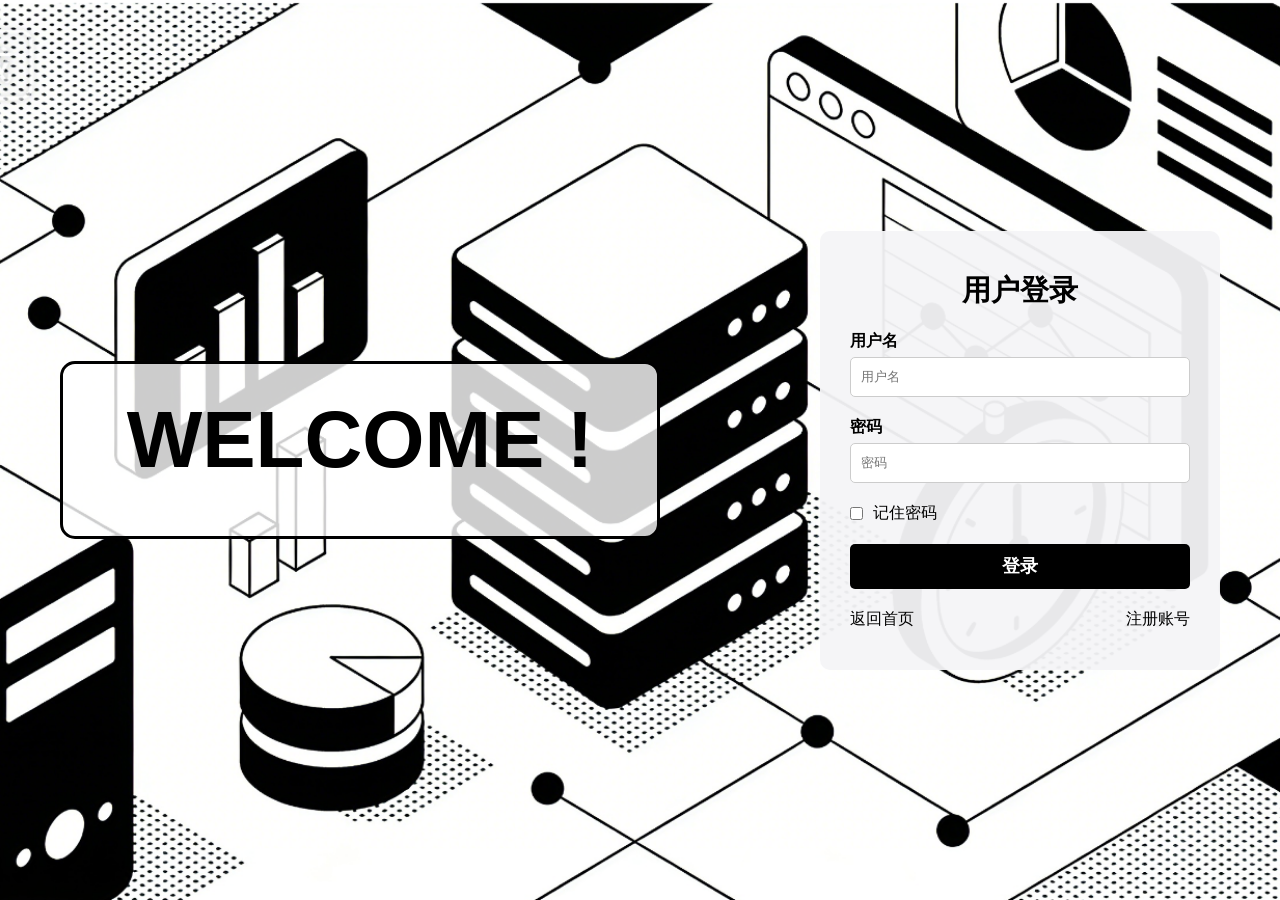
==== Front_End/LogIn.html @ 00ffc346 "Add LogIn Front for Web" ====
<!DOCTYPE html>
<html lang="en">
<head>
    <meta charset="UTF-8">
    <title>登录界面</title>
    <link rel="stylesheet" href="assets/css/login-style.css">
</head>
<body>
    <div class="main-wrapper">
        <!-- 左侧欢迎区域 -->
        <div class="welcome-section">
            <h1>WELCOME !</h1>
        </div>

        <!-- 右侧登录框 -->
        <div class="login-section">
            <h2>用户登录</h2>
            <label for="username">用户名</label>
            <input type="text" id="username" placeholder="用户名">

            <label for="pwd">密码</label>
            <input type="password" id="pwd" placeholder="密码">

            <div class="checkbox">
                <input type="checkbox" id="remember">
                <span>记住密码</span>
            </div>

            <button class="submit" onclick="submits(event)">登录</button>

            <div class="links">
                <a href="index.html">返回首页</a>
                <a href="LogUp.html">注册账号</a>
            </div>
        </div>
    </div>
    <script src="LogIn.js"></script>
</body>
</html>
---- Front_End/assets/css/login-style.css ----
/* ===== Google Fonts ===== */
@import url("https://fonts.googleapis.com/css?family=Source+Sans+Pro:300,900");

/* ===== Reset ===== */
* {
    margin: 0;
    padding: 0;
    box-sizing: border-box;
}

html, body {
    height: 100%;
    overflow: hidden; /* 禁止滚动 */
    font-family: "思源黑体", "Arial", sans-serif;
}

/* ===== Body & Background ===== */
body {
    display: flex;
    justify-content: center;
    align-items: center;
    background: url("images/login-background.png") no-repeat center center fixed;
    background-size: cover;
}

/* ===== 页面主体容器 ===== */
.main-wrapper {
    display: flex;
    width: 100%;
    max-width: 1200px;
    height: 80vh;
    justify-content: space-between;
    align-items: center;
    padding: 20px;
}

/* ===== 左侧欢迎区域 ===== */
.welcome-section {
    width: 80%;          /* 相对屏幕宽度 */
    max-width: 600px;    /* 最大宽度 */
    height: auto;        /* 高度自适应 */
    padding: 30px;       /* 内边距 */
    display: flex;
    flex-direction: column;
    justify-content: center;
    align-items: center;
    background-color: rgba(255,255,255,0.8);
    border: 3px solid #000;
    border-radius: 15px;
    text-align: center;
}

.welcome-section h1 {
    font-size: 80px;
    margin-bottom: 20px;
}

.welcome-section .smile {
    font-size: 6rem;
}

/* ===== 右侧登录框 ===== */
.login-section {
    width: 400px;
    background: rgba(245, 245, 247, 0.95); /* 半透明背景 */
    border-radius: 10px;
    padding: 40px 30px;
    display: flex;
    flex-direction: column;
    justify-content: center;
}

.login-section h2 {
    text-align: center;
    color: #000000;
    margin-bottom: 20px;
    font-size: 1.8rem;
}

.login-section label {
    color: #000000;
    font-weight: bold;
    margin-bottom: 5px;
}

.login-section input[type="text"],
.login-section input[type="password"] {
    width: 100%;
    height: 40px;
    padding: 5px 10px;
    margin-bottom: 20px;
    border: 1px solid #ccc;
    border-radius: 5px;
}

/* checkbox */
.checkbox {
    display: flex;
    align-items: center;
    margin-bottom: 20px;
}

.checkbox input[type="checkbox"] {
    margin-right: 10px;
}

/* submit button */
.submit {
    background-color: #000;
    color: #fff;
    font-weight: bold;
    font-size: large;
    height: 45px;
    border: none;
    border-radius: 5px;
    cursor: pointer;
    font-family: "思源黑体", "Arial", sans-serif;
    margin-bottom: 20px;
}

.submit:hover {
    opacity: 0.9;
}

/* 链接 */
.links {
    display: flex;
    justify-content: space-between;
    font-family: "思源黑体", "Arial", sans-serif;
}

.links a {
    color: #000000;
    text-decoration: none;
}

.links a:hover {
    text-decoration: underline;
}

/* ===== 响应式 ===== */
@media screen and (max-width: 992px) {
    .main-wrapper {
        flex-direction: column;
        height: auto;
    }
    
    .welcome-section {
        margin-bottom: 40px;
    }
    
    .login-section {
        width: 90%;
    }
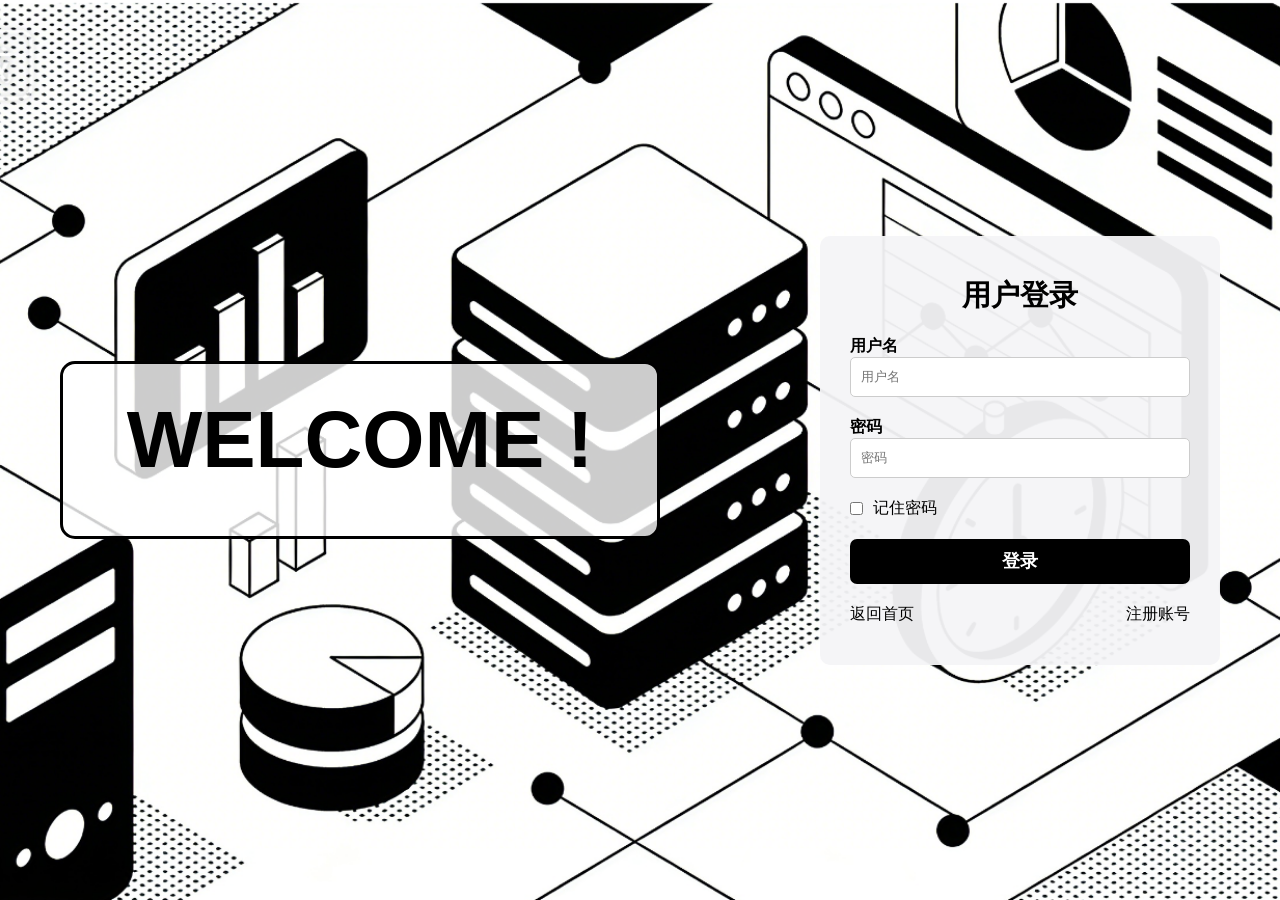
==== commit 60ee0d1c: "Update LogUp and LogIn Front for Web" ====
--- a/Front_End/LogIn.html
+++ b/Front_End/LogIn.html
@@ -15,18 +15,20 @@
         <!-- 右侧登录框 -->
         <div class="login-section">
             <h2>用户登录</h2>
-            <label for="username">用户名</label>
-            <input type="text" id="username" placeholder="用户名">
+            <form id="LogInForm">
+                <label for="username">用户名</label>
+                <input type="text" id="username" placeholder="用户名">
 
-            <label for="pwd">密码</label>
-            <input type="password" id="pwd" placeholder="密码">
+                <label for="pwd">密码</label>
+                <input type="password" id="pwd" placeholder="密码">
 
-            <div class="checkbox">
-                <input type="checkbox" id="remember">
-                <span>记住密码</span>
-            </div>
+                <div class="checkbox">
+                    <input type="checkbox" id="remember">
+                    <span>记住密码</span>
+                </div>
 
-            <button class="submit" onclick="submits(event)">登录</button>
+                <input type="submit" class="submit" value="登录">
+            </form>
 
             <div class="links">
                 <a href="index.html">返回首页</a>
--- a/Front_End/assets/css/login-style.css
+++ b/Front_End/assets/css/login-style.css
@@ -106,15 +106,16 @@
 
 /* submit button */
 .submit {
+    width: 100%;
+    height: 45px;
+    border-radius: 7px;
     background-color: #000;
-    color: #fff;
+    color: #FFF;
     font-weight: bold;
+    border: none;
+    cursor: pointer;
+    font-family: 思源黑体;
     font-size: large;
-    height: 45px;
-    border: none;
-    border-radius: 5px;
-    cursor: pointer;
-    font-family: "思源黑体", "Arial", sans-serif;
     margin-bottom: 20px;
 }
 
@@ -151,4 +152,5 @@
     
     .login-section {
         width: 90%;
-    }+    }
+}
